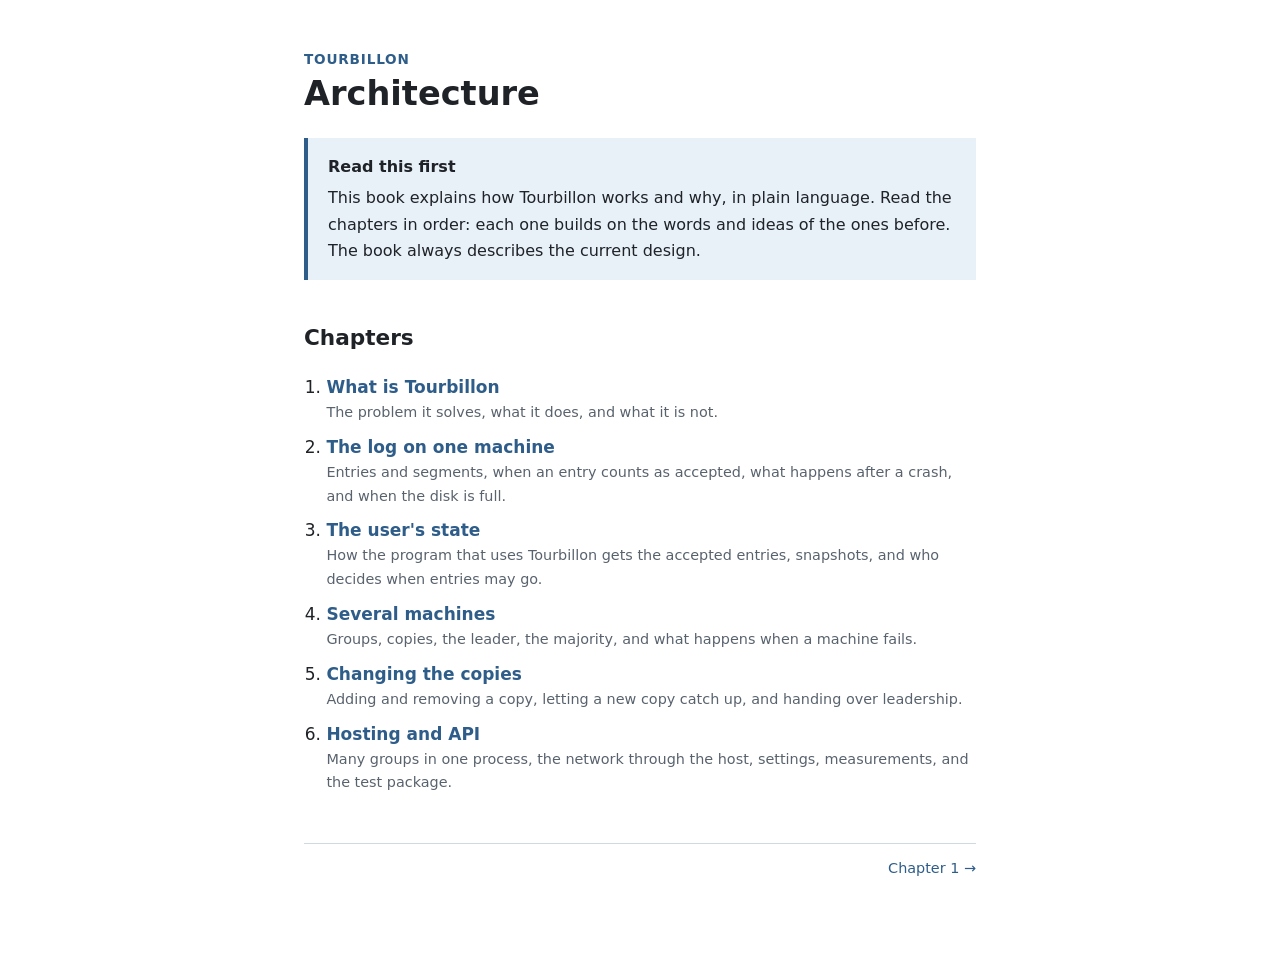
==== docs/architecture/index.html @ b8a4634b "Add architecture docs" ====
<!doctype html>
<html lang="en">
<head>
  <meta charset="utf-8">
  <meta name="viewport" content="width=device-width, initial-scale=1">
  <title>Tourbillon architecture</title>
  <link rel="stylesheet" href="style.css">
</head>
<body>
<main>
<article>
  <p class="kicker">Tourbillon</p>
  <h1>Architecture</h1>

  <div class="summary">
    <strong>Read this first</strong>
    <p>This book explains how Tourbillon works and why, in plain language. Read the chapters in order: each one builds on the words and ideas of the ones before. The book always describes the current design.</p>
  </div>

  <h2>Chapters</h2>
  <ol class="contents">
    <li><a href="01-what-is-tourbillon.html">What is Tourbillon</a><span>The problem it solves, what it does, and what it is not.</span></li>
    <li><a href="02-the-log-on-one-machine.html">The log on one machine</a><span>Entries and segments, when an entry counts as accepted, what happens after a crash, and when the disk is full.</span></li>
    <li><a href="03-the-users-state.html">The user's state</a><span>How the program that uses Tourbillon gets the accepted entries, snapshots, and who decides when entries may go.</span></li>
    <li><a href="04-several-machines.html">Several machines</a><span>Groups, copies, the leader, the majority, and what happens when a machine fails.</span></li>
    <li><a href="05-changing-the-copies.html">Changing the copies</a><span>Adding and removing a copy, letting a new copy catch up, and handing over leadership.</span></li>
    <li><a href="06-hosting-and-api.html">Hosting and API</a><span>Many groups in one process, the network through the host, settings, measurements, and the test package.</span></li>
  </ol>
</article>
<nav class="pages">
  <span></span>
  <a href="01-what-is-tourbillon.html"><span>Chapter 1 →</span></a>
</nav>
</main>
</body>
</html>
---- docs/architecture/style.css ----
:root {
  --text: #1f2328;
  --muted: #59636e;
  --bg: #ffffff;
  --surface: #f6f8fa;
  --border: #d1d9e0;
  --accent: #2f5d8a;
  --accent-soft: #e8f0f8;
  --warn-soft: #fff5d6;
  --warn-border: #e3c766;
}

* { box-sizing: border-box; }

body {
  margin: 0;
  background: var(--bg);
  color: var(--text);
  font: 17px/1.65 Georgia, "Iowan Old Style", "Palatino Linotype", serif;
}

main {
  max-width: 44rem;
  margin: 0 auto;
  padding: 3rem 1rem 5rem;
}

h1, h2, h3, .kicker, .summary, .sample, figcaption, dt, nav {
  font-family: "Segoe UI", system-ui, -apple-system, sans-serif;
}

.kicker {
  margin: 0;
  color: var(--accent);
  font-size: 0.85rem;
  font-weight: 600;
  letter-spacing: 0.06em;
  text-transform: uppercase;
}

h1 { margin: 0.2rem 0 1.5rem; font-size: 2.1rem; line-height: 1.2; }
h2 { margin: 2.5rem 0 0.75rem; font-size: 1.35rem; }

.sample {
  padding: 0.6rem 0.9rem;
  border: 1px solid var(--warn-border);
  border-radius: 6px;
  background: var(--warn-soft);
  font-size: 0.85rem;
}

.summary {
  margin: 1.5rem 0 2rem;
  padding: 1rem 1.25rem;
  border-left: 4px solid var(--accent);
  background: var(--accent-soft);
  font-size: 1rem;
}

.summary strong { display: block; margin-bottom: 0.3rem; }
.summary p { margin: 0; }

.promises {
  margin: 2rem 0;
  padding: 1rem 1.25rem;
  border: 2px solid var(--accent);
  border-radius: 8px;
  font-family: "Segoe UI", system-ui, sans-serif;
  font-size: 1rem;
}
.promises strong { display: block; margin-bottom: 0.4rem; color: var(--accent); }
.promises ul { margin: 0; padding-left: 1.2rem; }
.promises li { margin-bottom: 0.3rem; }

nav.pages {
  display: flex;
  justify-content: space-between;
  gap: 1rem;
  margin-top: 3rem;
  padding-top: 1rem;
  border-top: 1px solid var(--border);
  font: 0.9rem "Segoe UI", system-ui, sans-serif;
}
nav.pages a { color: var(--accent); text-decoration: none; }
nav.pages a:hover { text-decoration: underline; }

ol.contents { padding-left: 1.4rem; font-family: "Segoe UI", system-ui, sans-serif; }
ol.contents li { margin-bottom: 0.5rem; }
ol.contents a { color: var(--accent); font-weight: 600; text-decoration: none; }
ol.contents span { display: block; color: var(--muted); font-size: 0.9rem; }

table { width: 100%; margin: 1.25rem 0; border-collapse: collapse; font-size: 0.95rem; }
th, td { padding: 0.5rem 0.6rem; border-bottom: 1px solid var(--border); text-align: left; vertical-align: top; }
th { font-family: "Segoe UI", system-ui, sans-serif; font-size: 0.85rem; color: var(--muted); }

figure { margin: 2rem 0; }
figure svg { display: block; width: 100%; height: auto; }

figcaption {
  margin-top: 0.5rem;
  color: var(--muted);
  font-size: 0.85rem;
  text-align: center;
}

ol.steps { padding-left: 1.4rem; }
ol.steps li { margin-bottom: 0.4rem; }

dl.glossary { margin: 1rem 0; }
dl.glossary dt { margin-top: 0.9rem; font-weight: 600; }
dl.glossary dd { margin: 0.1rem 0 0 0; }

/* Diagram parts */
.box { fill: var(--surface); stroke: var(--border); stroke-width: 1.5; }
.box-main { fill: var(--accent-soft); stroke: var(--accent); stroke-width: 2; }
.label { font: 600 15px "Segoe UI", system-ui, sans-serif; fill: var(--text); }
.note { font: 13px "Segoe UI", system-ui, sans-serif; fill: var(--muted); }
.step { font: 600 13px "Segoe UI", system-ui, sans-serif; fill: var(--accent); }
.arrow { stroke: var(--accent); stroke-width: 2; fill: none; marker-end: url(#arrowhead); }
.arrowhead { fill: var(--accent); }

/* The book: one chapter per page run */
@page { size: A4; margin: 22mm 20mm; }

@media print {
  body { font-size: 11.5pt; }
  nav.pages { display: none; }
  main { max-width: none; padding: 0; }
  article + article { break-before: page; }
  h2, figure, .summary { break-inside: avoid; }
  h2 { break-after: avoid; }
}
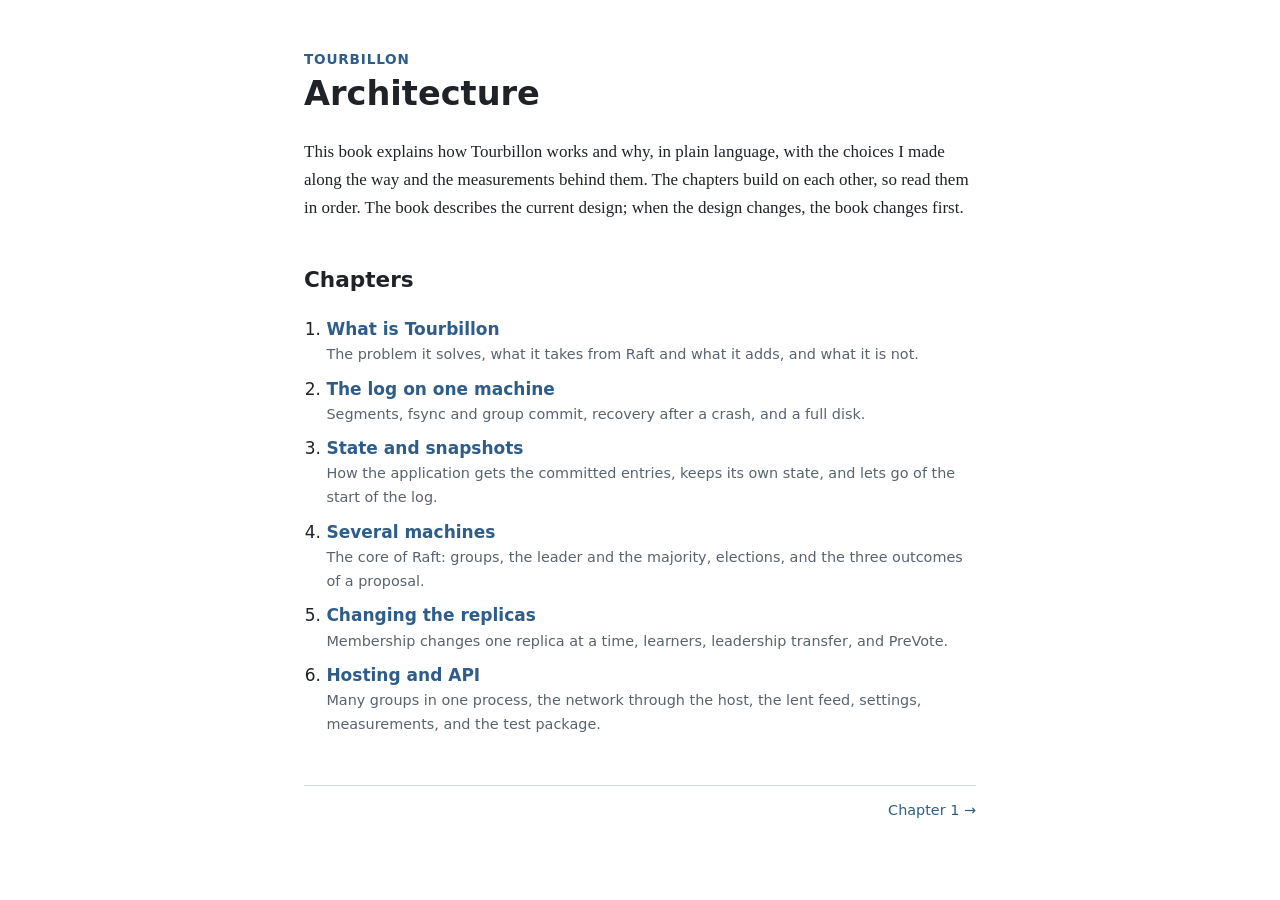
==== commit 2c7f9c62: "Documentation maintenance" ====
--- a/docs/architecture/index.html
+++ b/docs/architecture/index.html
@@ -12,19 +12,16 @@
   <p class="kicker">Tourbillon</p>
   <h1>Architecture</h1>
 
-  <div class="summary">
-    <strong>Read this first</strong>
-    <p>This book explains how Tourbillon works and why, in plain language. Read the chapters in order: each one builds on the words and ideas of the ones before. The book always describes the current design.</p>
-  </div>
+  <p>This book explains how Tourbillon works and why, in plain language, with the choices I made along the way and the measurements behind them. The chapters build on each other, so read them in order. The book describes the current design; when the design changes, the book changes first.</p>
 
   <h2>Chapters</h2>
   <ol class="contents">
-    <li><a href="01-what-is-tourbillon.html">What is Tourbillon</a><span>The problem it solves, what it does, and what it is not.</span></li>
-    <li><a href="02-the-log-on-one-machine.html">The log on one machine</a><span>Entries and segments, when an entry counts as accepted, what happens after a crash, and when the disk is full.</span></li>
-    <li><a href="03-the-users-state.html">The user's state</a><span>How the program that uses Tourbillon gets the accepted entries, snapshots, and who decides when entries may go.</span></li>
-    <li><a href="04-several-machines.html">Several machines</a><span>Groups, copies, the leader, the majority, and what happens when a machine fails.</span></li>
-    <li><a href="05-changing-the-copies.html">Changing the copies</a><span>Adding and removing a copy, letting a new copy catch up, and handing over leadership.</span></li>
-    <li><a href="06-hosting-and-api.html">Hosting and API</a><span>Many groups in one process, the network through the host, settings, measurements, and the test package.</span></li>
+    <li><a href="01-what-is-tourbillon.html">What is Tourbillon</a><span>The problem it solves, what it takes from Raft and what it adds, and what it is not.</span></li>
+    <li><a href="02-the-log-on-one-machine.html">The log on one machine</a><span>Segments, fsync and group commit, recovery after a crash, and a full disk.</span></li>
+    <li><a href="03-state-and-snapshots.html">State and snapshots</a><span>How the application gets the committed entries, keeps its own state, and lets go of the start of the log.</span></li>
+    <li><a href="04-several-machines.html">Several machines</a><span>The core of Raft: groups, the leader and the majority, elections, and the three outcomes of a proposal.</span></li>
+    <li><a href="05-changing-the-replicas.html">Changing the replicas</a><span>Membership changes one replica at a time, learners, leadership transfer, and PreVote.</span></li>
+    <li><a href="06-hosting-and-api.html">Hosting and API</a><span>Many groups in one process, the network through the host, the lent feed, settings, measurements, and the test package.</span></li>
   </ol>
 </article>
 <nav class="pages">
--- a/docs/architecture/style.css
+++ b/docs/architecture/style.css
@@ -25,7 +25,7 @@
   padding: 3rem 1rem 5rem;
 }
 
-h1, h2, h3, .kicker, .summary, .sample, figcaption, dt, nav {
+h1, h2, h3, .kicker, .sample, figcaption, dt, nav {
   font-family: "Segoe UI", system-ui, -apple-system, sans-serif;
 }
 
@@ -48,17 +48,6 @@
   background: var(--warn-soft);
   font-size: 0.85rem;
 }
-
-.summary {
-  margin: 1.5rem 0 2rem;
-  padding: 1rem 1.25rem;
-  border-left: 4px solid var(--accent);
-  background: var(--accent-soft);
-  font-size: 1rem;
-}
-
-.summary strong { display: block; margin-bottom: 0.3rem; }
-.summary p { margin: 0; }
 
 .promises {
   margin: 2rem 0;
@@ -127,6 +116,6 @@
   nav.pages { display: none; }
   main { max-width: none; padding: 0; }
   article + article { break-before: page; }
-  h2, figure, .summary { break-inside: avoid; }
+  h2, figure { break-inside: avoid; }
   h2 { break-after: avoid; }
 }
